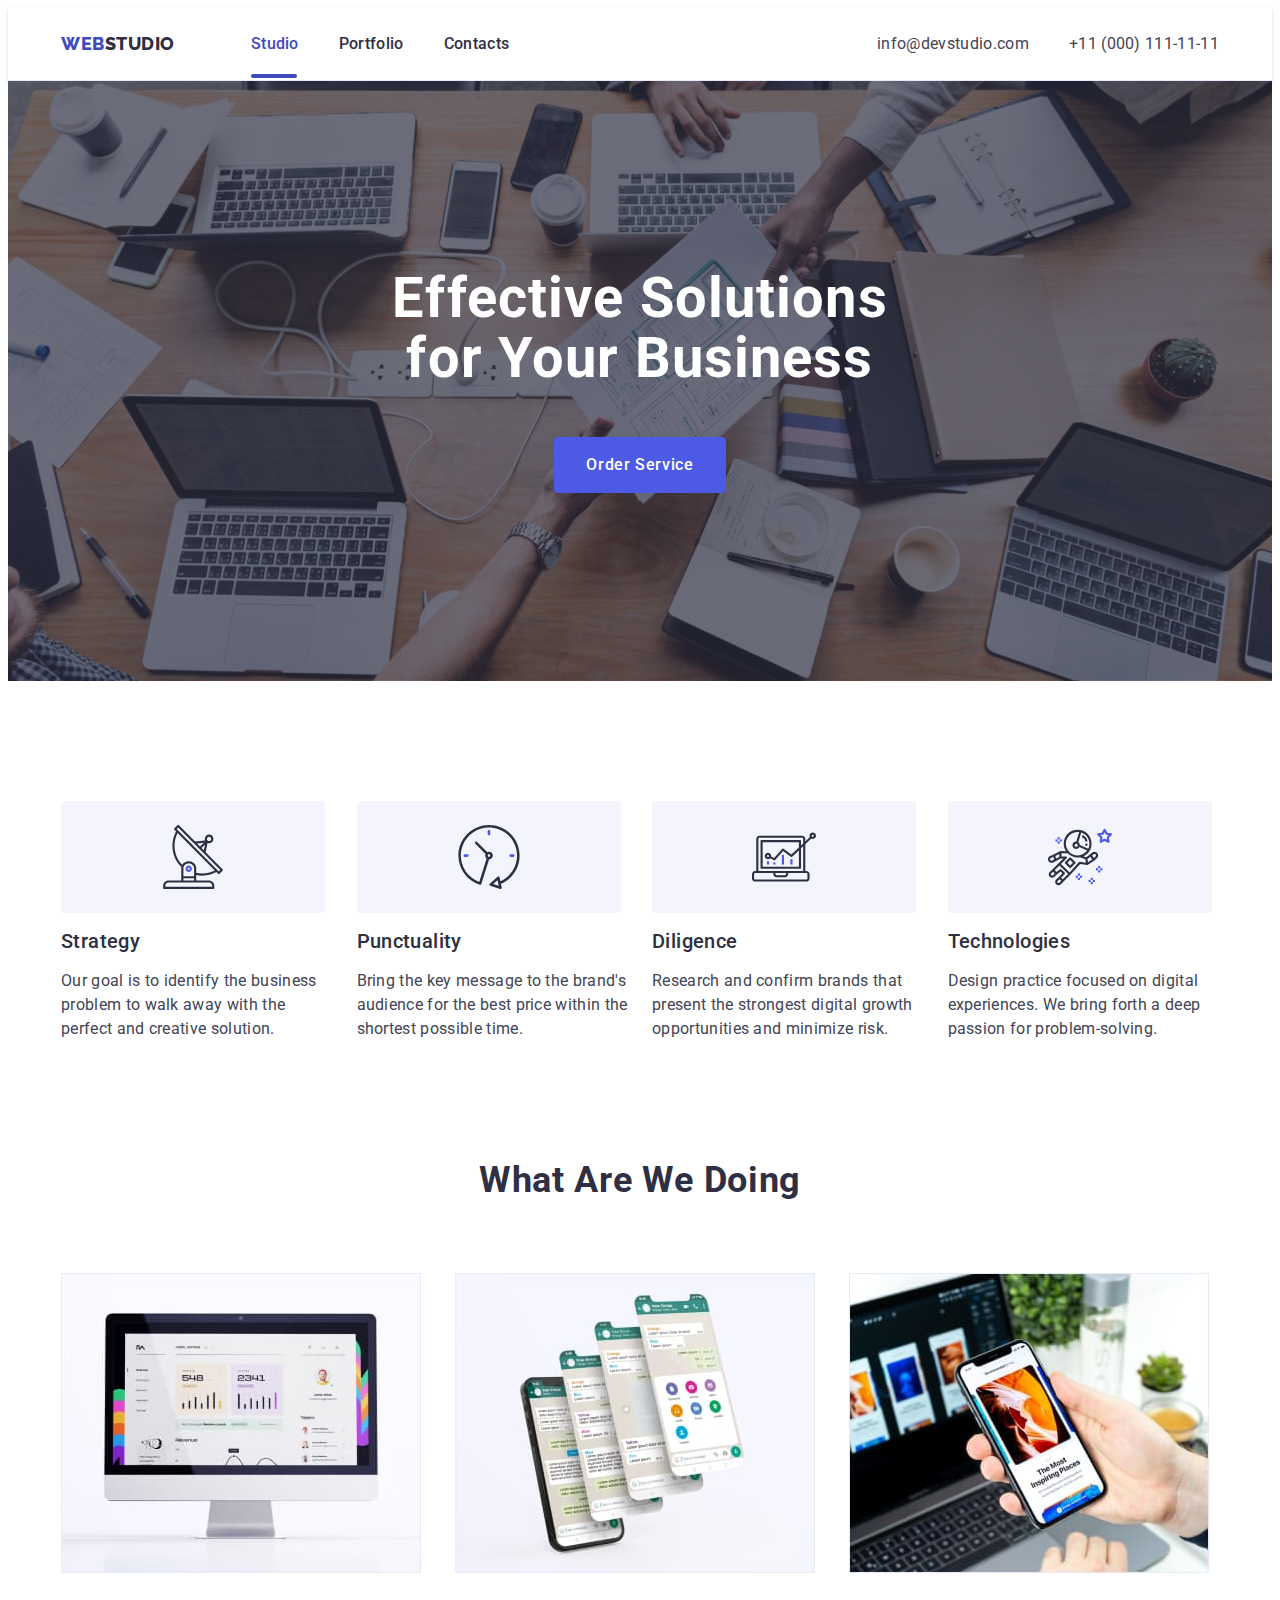
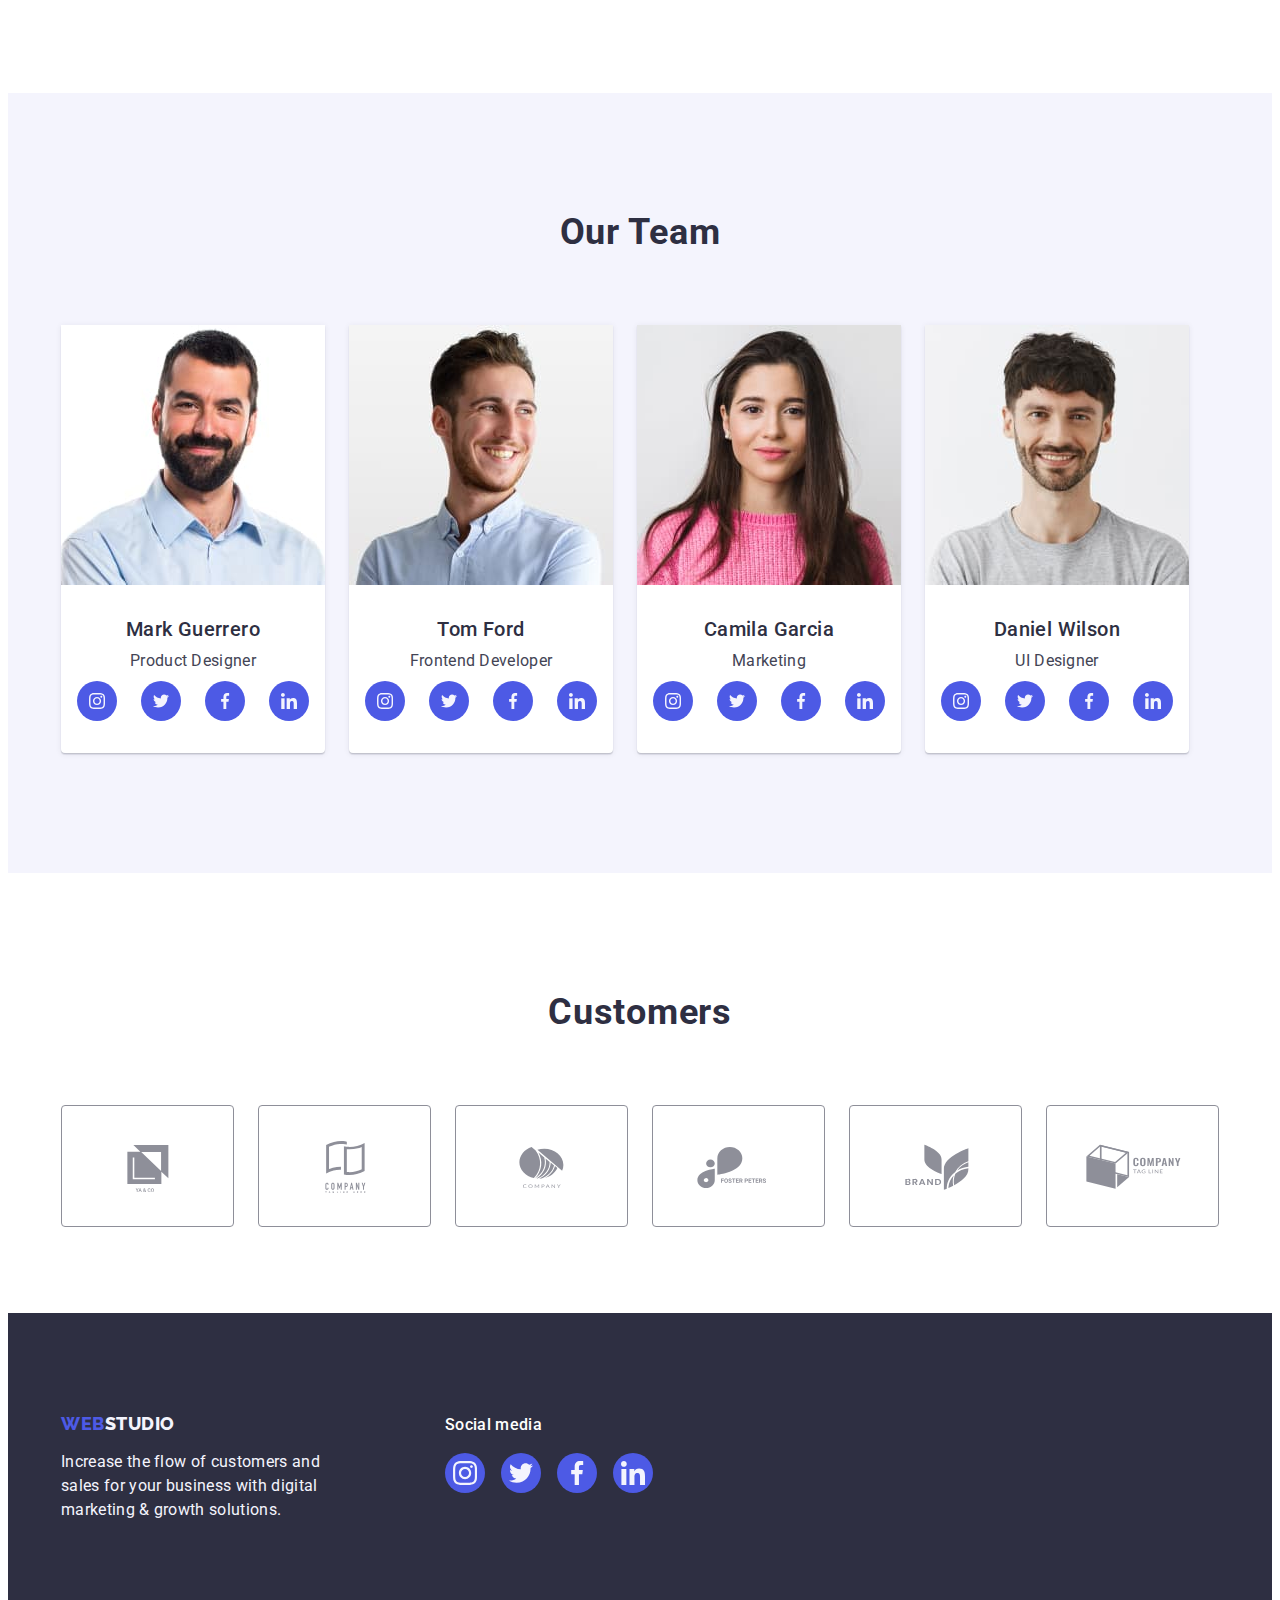
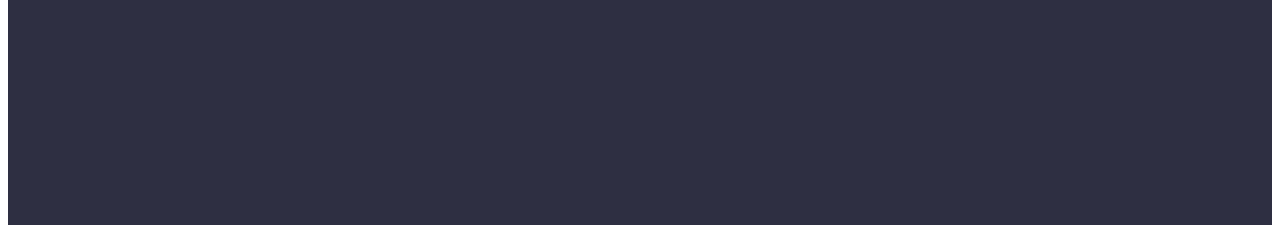
==== index.html @ 7e8d389c "Initial commit" ====
<!DOCTYPE html>
<html lang="en">
<head>
   <meta charset="UTF-8">
   <meta name="viewport" content="width=device-width, initial-scale=1.0">
   <link rel="preconnect" href="https://fonts.googleapis.com">
   <link rel="preconnect" href="https://fonts.gstatic.com" crossorigin>
   <link href="https://fonts.googleapis.com/css2?family=Raleway:wght@800&family=Roboto:wght@400;500;700;900&display=swap" rel="stylesheet">
   <link rel="stylesheet" href="https://cdnjs.cloudflare.com/ajax/libs/modern-normalize/2.0.0/modern-normalize.min.css" integrity="sha512-4xo8blKMVCiXpTaLzQSLSw3KFOVPWhm/TRtuPVc4WG6kUgjH6J03IBuG7JZPkcWMxJ5huwaBpOpnwYElP/m6wg==" crossorigin="anonymous" referrerpolicy="no-referrer" />
   <link rel="stylesheet" href="./css/styles.css">
   <title>WebStudio</title>
</head>
<body>
   <header class="header">
         <div class="container">
            <nav class="header__nav">
               <a class="link" href="./index.html">Web<span>Studio</span></a>
               <ul class="list">
                  <li class="list__block link">
                     <a class="rows link current-index" href="./index.html">Studio</a>
                  </li>
                  <li class="list__block link">
                     <a class="rows link" href="./portfolio.html">Portfolio</a>
                  </li>
                  <li class="list__block link">
                     <a class="rows link" href="">Contacts</a>
                  </li>
               </ul>
            </nav>
            <address class="header__contacts">
               <ul class="list">
                  <li class="list padding">
                     <a class="list link" href="mailto:info@devstudio.com">info@devstudio.com</a>
                  </li>
                  <li class="list padding">
                     <a class="list link" href="tel:+110001111111">+11 (000) 111-11-11</a>
                  </li>
               </ul>
            </address>
         </div>
   </header>
   <main>
      <section class="section main">
            <div class="container">
               <h1 class="main__title">Effective Solutions
                  for Your Business</h1>
               <button type="button" class="main__button" data-modal-open>Order Service</button>
            </div>
      </section>

      <section class="section list">
         <div class="container">
            <h2 class="visually-hidden">a</h2>
            <ul class="list">
               <li class="list item">
                  <div class="list-logo">
                     <svg width="64" height="64" class="icon icon-antenna"><use href="./images/icons.svg#icon-antenna"></use></svg>
                  </div>
                  <h3 class="list__title">Strategy</h3>
                  <p class="list__descr">Our goal is to identify the business
                     problem to walk away with the perfect and creative solution. </p>
               </li>
               <li class="list item">
                  <div class="list-logo">
                     <svg width="64" height="64" class="icon icon-clock"><use href="./images/icons.svg#icon-clock"></use></svg>
                  </div>
                  <h3 class="list__title">Punctuality</h3>
                  <p class="list__descr">Bring the key message to the brand's audience for the best price within the shortest possible time.</p>
               </li>
               <li class="list item">
                  <div class="list-logo">
                     <svg width="64" height="64" class="icon icon-diagram"><use href="./images/icons.svg#icon-diagram"></use></svg>
                  </div>
                  <h3 class="list__title">Diligence</h3>
                  <p class="list__descr">Research and confirm brands that present the strongest digital growth opportunities and minimize risk.</p>
               </li>
               <li class="list item">
                  <div class="list-logo">
                     <svg width="64" height="64" class="icon icon-astronaut"><use href="./images/icons.svg#icon-astronaut"></use></svg>
                  </div>
                  <h3 class="list__title">Technologies</h3>
                  <p class="list__descr">Design practice focused on digital experiences. We bring forth a deep passion for problem-solving.</p>
               </li>
            </ul>
         </div>
      </section>

      <section class="section what">
            <div class="container">
                  <h2 class="what__title">What are we doing</h2>
                  <ul class="list">
                  <li class="list what">
                     <img width="360" src="./images/what/img_1.jpg" alt="PC" class="what__picture">
                  </li>
                  <li class="list what">
                     <img width="360" src="./images/what/img_2.jpg" alt="Mobile" class="what__picture">
                  </li>
                  <li class="list what">
                     <img width="360" src="./images/what/img_3.jpg" alt="Mobile in hand" class="what__picture">
                  </li>
               </ul>
            </div>
      </section>

      <section class="section team">
            <div class="container">
               <h2 class="team__title">Our Team</h2>
               <ul class="list">
                  <li class="team__item">
                     <img width="264" src="./images/team/mark.jpg" alt="Mark">
                     <div class="team__subitem">
                        <h3 class="list__title">Mark Guerrero</h3>
                        <p class="list__descr team-descr">Product Designer</p>
                        <ul class="team-icons">
                           <li class="team-icons svg">
                              <a href="" class="team-icons svg-link team">
                                 <svg width="16" height="16" class="icon icon"><use href="./images/icons.svg#icon-instagram"></use></svg>
                              </a>
                              
                           </li>
                           <li class="team-icons svg">
                              <a href="" class="team-icons svg-link team">
                                 <svg width="16" height="16" class="icon icon"><use href="./images/icons.svg#icon-twitter"></use></svg>
                              </a>
                           </li>
                           <li class="team-icons svg">
                              <a href="" class="team-icons svg-link team">
                                 <svg width="16" height="16" class="icon icon"><use href="./images/icons.svg#icon-facebook"></use></svg>
                              </a>
                              
                           </li>
                           <li class="team-icons svg">
                              <a href="" class="team-icons svg-link team">
                                 <svg width="16" height="16" class="icon icon"><use href="./images/icons.svg#icon-linkedin"></use></svg>
                              </a>
                              
                           </li>
                        </ul>
                     </div> 
                  </li>
                  <li class="team__item">
                     <img width="264" src="./images/team/tom.jpg" alt="Tom">
                     <div class="team__subitem">
                        <h3 class="list__title">Tom Ford</h3>
                        <p class="list__descr team-descr">Frontend Developer</p>
                        <ul class="team-icons">
                           <li class="team-icons svg">
                              <a href="" class="team-icons svg-link team">
                                 <svg width="16" height="16" class="icon icon"><use href="./images/icons.svg#icon-instagram"></use></svg>
                              </a>
                              
                           </li>
                           <li class="team-icons svg">
                              <a href="" class="team-icons svg-link team">
                                 <svg width="16" height="16" class="icon icon"><use href="./images/icons.svg#icon-twitter"></use></svg>
                              </a>
                              
                           </li>
                           <li class="team-icons svg">
                              <a href="" class="team-icons svg-link team">
                                 <svg width="16" height="16" class="icon icon"><use href="./images/icons.svg#icon-facebook"></use></svg>
                              </a>
                              
                           </li>
                           <li class="team-icons svg">
                              <a href="" class="team-icons svg-link team">
                                 <svg width="16" height="16" class="icon icon"><use href="./images/icons.svg#icon-linkedin"></use></svg>
                              </a>
                              
                           </li>
                        </ul> 
                     </div>
                  </li>
                  <li class="team__item">
                     <img width="264" src="./images/team/camila.jpg" alt="Camila">
                     <div class="team__subitem">
                        <h3 class="list__title">Camila Garcia</h3>
                        <p class="list__descr team-descr">Marketing</p>
                        <ul class="team-icons">
                           <li class="team-icons svg">
                              <a href="" class="team-icons svg-link team">
                                 <svg width="16" height="16" class="icon icon"><use href="./images/icons.svg#icon-instagram"></use></svg>
                              </a>
                              
                           </li>
                           <li class="team-icons svg">
                              <a href="" class="team-icons svg-link team">
                                 <svg width="16" height="16" class="icon icon"><use href="./images/icons.svg#icon-twitter"></use></svg>
                              </a>
                              
                           </li>
                           <li class="team-icons svg">
                              <a href="" class="team-icons svg-link team">
                                 <svg width="16" height="16" class="icon icon"><use href="./images/icons.svg#icon-facebook"></use></svg>
                              </a>
                              
                           </li>
                           <li class="team-icons svg">
                              <a href="" class="team-icons svg-link team">
                                 <svg width="16" height="16" class="icon icon"><use href="./images/icons.svg#icon-linkedin"></use></svg>
                              </a>
                              
                           </li>
                        </ul> 
                     </div>
                  </li>
                  <li class="team__item">
                     <img width="264" src="./images/team/daniel.jpg" alt="Daniel">
                     <div class="team__subitem">
                        <h3 class="list__title">Daniel Wilson</h3>
                        <p class="list__descr team-descr">UI Designer</p>
                        <ul class="team-icons">
                           <li class="team-icons svg">
                              <a href="" class="team-icons svg-link team">
                                 <svg width="16" height="16" class="icon icon"><use href="./images/icons.svg#icon-instagram"></use></svg>
                              </a>
                              
                           </li>
                           <li class="team-icons svg">
                              <a href="" class="team-icons svg-link team">
                                 <svg width="16" height="16" class="icon icon"><use href="./images/icons.svg#icon-twitter"></use></svg>
                              </a>
                              
                           </li>
                           <li class="team-icons svg">
                              <a href="" class="team-icons svg-link team">
                                 <svg width="16" height="16" class="icon icon"><use href="./images/icons.svg#icon-facebook"></use></svg>
                              </a>
                              
                           </li>
                           <li class="team-icons svg">
                              <a href="" class="team-icons svg-link team">
                                 <svg width="16" height="16" class="icon icon"><use href="./images/icons.svg#icon-linkedin"></use></svg>
                              </a>
                              
                           </li>
                        </ul>
                     </div> 
                  </li>
               </ul>
            </div>
      </section>

      <section class="section customers">
         <div class="container">
            <h2 class="customers-title">Customers</h2>
            <ul class="customers-list">
               <li class="customers-item">
                  <a href="" class="customers-item site">
                     <svg width="104" height="56" class="customers-icon">
                        <use href="./images/icons.svg#icon-customers-0"></use>
                     </svg>
                  </a>
               </li>
               <li class="customers-item">
                  <a href="" class="customers-item site">
                     <svg width="104" height="56" class="customers-icon">
                        <use href="./images/icons.svg#icon-customers-1"></use>
                     </svg>
                  </a>
               </li>
               <li class="customers-item">
                  <a href="" class="customers-item site">
                     <svg width="104" height="56" class="customers-icon">
                        <use href="./images/icons.svg#icon-customers-2"></use></svg>
                  </a>
               </li>
               <li class="customers-item">
                  <a href="" class="customers-item site">
                     <svg width="104" height="56" class="customers-icon">
                        <use href="./images/icons.svg#icon-customers-3"></use></svg>
                  </a>
               </li>
               <li class="customers-item">
                  <a href="" class="customers-item site">
                     <svg width="104" height="56" class="customers-icon">
                        <use href="./images/icons.svg#icon-customers-4"></use></svg>
                  </a>
               </li>
               <li class="customers-item">
                  <a href="" class="customers-item site">
                     <svg width="104" height="56" class="customers-icon">
                        <use href="./images/icons.svg#icon-customers-5"></use></svg>
                  </a>
               </li>
            </ul>
         </div>
      </section>
   </main>

   <footer class="footer">
         <div class="container footer-box">
                  <div class="footer-title">
                     <a class="footer__link link" href="./index.html">Web<span class="link__span">Studio</span></a>
                     <p class="footer__descr">Increase the flow of customers and sales for your business with digital marketing & growth solutions.</p>
                  </div>
                  <div class="social-links-box">
                        <p class="links-title">Social media</p>
                     <ul class="list-box">
                        <li class="team-icons svg">
                           <a href="" class="team-icons svg-link">
                              <svg width="24" height="24" class="icon icon-footer"><use href="./images/icons.svg#icon-instagram"></use></svg>
                           </a>
                        </li>
                        <li class="team-icons svg">
                           <a href="" class="team-icons svg-link">
                              <svg width="24" height="24" class="icon icon-footer"><use href="./images/icons.svg#icon-twitter"></use></svg>
                           </a>
                        </li>
                        <li class="team-icons svg">
                           <a href="" class="team-icons svg-link">
                              <svg width="24" height="24" class="icon icon-footer"><use href="./images/icons.svg#icon-facebook"></use></svg>
                           </a>
                        </li>
                        <li class="team-icons svg">
                           <a href="" class="team-icons svg-link">
                              <svg width="24" height="24" class="icon icon-footer"><use href="./images/icons.svg#icon-linkedin"></use></svg>
                           </a>
                        </li>
                        </ul>
                  </div>
         </div>
   </footer>
   <div class="modal is-hidden" data-modal>
      <div class="modal-open">
         <button type="button" class="close-modal" data-modal-close>
            <svg width="8" height="8" class="icon-close-modal">
                  <use href="./images/icons.svg#icon-icon-close"></use>
            </svg>
         </button>
      </div>
   </div>
   <script src="./js/modal.js"></script>
</body>
</html>
---- css/styles.css ----
.container {
   width: 1158px;
   margin: 0 auto;
   padding: 0 15px;
}
:root {
   --cloud: #f4f4fd;
   --cornflower: #e7e9fc;
   --iris: #4d5ae5;
   --navyblue: #2E2F42;
   --ocean: #404BBF;
   --slate: #434455;
   --white: #FFFFFF;
   --lightslate: #8E8F99;
   --green: #31d0aa;
}
h1, h2, h3, h4, h5, h6 {
   margin: 0;
}
p {
   margin: 0;
}
ul {
   margin: 0;
   padding-left: 0;
}

img {
   display: block;
   max-width: 100%;
}

.visually-hidden {
   position: absolute;
   width: 1px;
   height: 1px;
   margin: -1px;
   border: 0;
   padding: 0;
   white-space: nowrap;
   clip-path: inset(100%);
   clip: rect(0 0 0 0);
   overflow: hidden;
   }
body {
   font-family: "Roboto", sans-serif;
   list-style-type: none;
   color: var(--slate);
   background-color: var(--white);
}
.header {
   border-bottom: 1px solid var(--cornflower);
   box-shadow: 0px 2px 1px rgba(46, 47, 66, 0.08), 0px 1px 1px rgba(46, 47, 66, 0.16), 0px 1px 6px rgba(46, 47, 66, 0.08);
}

.header .container {
   display: flex;
   justify-content: space-between;
   align-items: center;
   margin-right: 332px;
   margin: 0 auto;
   padding: 0 15px;
   
}
.header__contacts {
}

.header__nav .list {
   list-style-type: none;
   display: flex;
   justify-content: space-between;
   align-items: center;
   gap: 40px; 
   position: relative;
}

.header__nav {
   display: flex;
   justify-content: space-between;
   align-items: center;
   /* gap: 76px; */
}

.header__contacts .list {
   display: flex;
   justify-content: space-between;
   transition: color 250ms cubic-bezier(0.4, 0, 0.2, 1);
   gap: 40px;
}
.header__nav .link {
   margin-right: 76px;
   position: relative;
   color: #404bbf;
}
.list__block.link {
   margin-right: 0;
   padding-top: 24px;
   padding-bottom: 24px;
}

.link__s {
   margin-right: 0;
}
.link__rows a:hover {
   color: var(--ocean);
}
.link__rows a:focus {
   color: var(--ocean);
}
.rows.link {
   margin-right: 0;
   color:  #404bbf;
   transition: color 250ms cubic-bezier(0.4, 0, 0.2, 1);
   /* padding: 24px 0; */
}

.section.list {
   padding: 120px 0;
}
.link {
   text-transform: uppercase;
   text-decoration: none;
   font-weight: 800;
   color: var(--navyblue);
   line-height: 1.17;
   line-height: 0.03em;
   font-size: 18px;
   font-family: "Raleway", sans-serif;
}
.link span {
   color: var(--iris);
}

.header__categories {
   list-style-type: none;

}
.header__contacts {
   font-style: normal;
   display: flex;
   align-items: center;
}
/* .section.main .container {
   height: 600px;
   padding: 188px 0;
   max-width: 1440px;
   background-repeat: no-repeat;
   background-position: center;
   background-size: cover;
   margin: 0 auto;
} */

.list a {
   color: var(--slate);
}
.link__rows.link {
   color: var(--navyblue);
   font-size: 16px;
   letter-spacing: 0.32px;
   font-weight: 500;
}
.header__categories a {
}

.list.link {
   font-family: "Roboto", sans-serif;
   font-size: 16px;
   line-height: 1.5;
   letter-spacing: 0.02em;
   font-style: normal;
   list-style-type: none;
   list-style: none; 
   text-transform: none;
   font-weight: 400;
}
.list.link a {
   font-size: 16px;
   line-height: 1.5;
   letter-spacing: 0.02em;
}
.list a {
   text-decoration: none;
   letter-spacing: 0.32px;
}
.section.main {
   padding: 188px 0px;
   background-image: linear-gradient(rgba(46, 47, 66, 0.7), rgba(46, 47, 66, 0.7)),
      url(../images/main_bg.jpg);
   background-repeat: no-repeat;
   background-position: center;
   background-size: cover;
   max-width: 1440px;
   margin: 0 auto;
}
.main__title {
   color: var(--white);
   font-size: 56px;
   line-height: 1.07;
   letter-spacing: 0.02em;
   max-width: 496px;
   text-align: center;
   flex-shrink: 0;
   margin: 0 auto;
   margin-bottom: 48px;
}
.main__button {
   font-family: "Roboto", sans-serif;
   color: #fff;
   background-color: #4D5AE5;
   font-size: 16px;
   font-weight: 500;
   line-height: 1.5;
   letter-spacing: 0.64px;
   cursor: pointer;
   display: block;
   padding: 16px 32px;
   align-items: flex-start;
   gap: 10px;
   margin: 0 auto;
   border-radius: 4px;
   min-width: 169px;
   height: 56px;
   border: none;
   transition: background-color 250ms cubic-bezier(0.4, 0, 0.2, 1);
}
.main__button:hover,
.main__button:focus {
   border: 1px solid transparent;
}
.main__button:hover {
   background-color: var(--ocean);
}
.main__button:focus {
   background-color: var(--ocean);
}

.list-logo {
   display: flex;
   align-items: center;
   justify-content: center;
   width: 264px;
   height: 112px;
   background-color: #f4f4fd;
   border-radius: 4px;
   margin-bottom: 8px;
}

.section .container .list {
   display: flex;
   column-gap: 24px;
   row-gap: 8px;
}
/* .section.list .list {
   display: flex;
   column-gap: 24px;
   flex-direction: row;
   justify-content: space-between;
}
.section.list .list .item {
   display: flex;
   margin-right: 24px;
   flex-direction: column;
   width: calc((100% - 72px) / 4);
   gap: 8px;
   align-items:start;
} */
.section.list .list .item:last-child {
   margin-right: 0;
}
.list .item {
   display: flex;
   width: calc((100% - 72px) / 4);
   flex-direction: column;
   gap: 8px;
   align-items: start;
}
.section.what .list {
   display: flex;
   gap: 24px;
}
.list .what {
   width: calc((100% - 48px) / 3);
}
.list__items {
   list-style-type: none;
   letter-spacing: 0.24px;
}
.list.main {
   width: calc((100% - 72px) / 4);
}

.list__title {
   font-weight: 500;
   font-size: 20px;
   line-height: 1.2;
   letter-spacing: 0.02em;
   color: var(--navyblue);
}
.list__descr {
   line-height: 1.5;
   letter-spacing: 0.02em;
   color: var(--slate);
   font-weight: 400;
   text-align: left;
}

.section.what {
   padding-bottom: 120px;
}
.what__title {
   font-size: 36px;
   font-weight: 700;
   letter-spacing: 0.02em;
   color: var(--navyblue);
   text-transform: capitalize;
   text-align: center;
   line-height: 1.11;
   margin-bottom: 72px;
}
/* .section .what li {
   list-style-type: none;
} */
.section.team {
   background-color: #F4F4FD;
   padding: 120px 0;
}
.team__title {
   text-align: center;
   font-size: 36px;
   line-height: 1.11;
   letter-spacing: 0.02em;
   text-transform: capitalize;
   color: var(--navyblue);
   margin-bottom: 72px;
}
.team li {
   list-style-type: none;
}
.section.team {
   display: flex;
   justify-content: center;
   gap: 24px;
}
.section.team .list {
   display: flex;
}

.list__title {
   text-align: center;
   margin-bottom: 8px;
}
.team__subitem {
   padding: 32px 0;
}
.team__item {
   background-color: #fff;
   text-align: center;
   display: inline-flex;
   padding-bottom: 0px;
   flex-direction: column;
   justify-content: center;
   align-items: center;
   border-radius: 0px 0px 4px 4px;
   box-shadow: 0px 1px 6px rgba(46, 47, 66, 0.08), 0px 1px 1px rgba(46, 47, 66, 0.16), 0px 2px 1px rgba(46, 47, 66, 0.08);;

}
.team__subitem {
   padding: 32px 0;
}
.team-icons {
   display: flex;
   justify-content: center;
   gap: 24px;
}
.svg {
   width: 40px;
   height: 40px;
}

.svg svg {
   fill: var(--cloud);
}
.svg-link {
   width: 100%;
   height: 100%;
   background-color: var(--iris);
   border-radius: 50%;
   display: flex;
   align-items: center;
   justify-content: center;
   transition: background-color 250ms cubic-bezier(0.4, 0, 0.2, 1);
}
.svg-link.team:hover,
.svg-link.team:focus {
   background-color: #404bbf;
}
.svg-link:hover,
.svg-link:focus {
   background-color: var(--green);
}
.icon-footer {
   fill: var(--cloud);
}
.team-descr {
   text-align: center;
   padding-bottom: 8px;
}
.footer {
   color: #fff;
   background-color: #2E2F42;
   height: 312px;
   /* display: flex;
   flex-direction: column;
   justify-content: center; */
   padding: 100px 0;
}

.footer__descr {
   width: 264px;
}
.link {
   font-family: "Raleway", sans-serif;
   text-transform: uppercase;
   text-decoration: none;
   font-weight: 800;
   color: var(--iris);
   line-height: 1.17;
   letter-spacing: 0.03em;
   font-size: 18px;
}
.footer__text {
   color: var(--cloud);
}


.footer__descr {
   line-height: 1.5;
   color: var(--cloud);
   letter-spacing: 0.02em;
}

/* Portfolio HMTL */
.header__categories a:hover {
   color: var(--navyblue);
}
.link {
   font-family: "Raleway", sans-serif;
   line-height: 1.17;
   letter-spacing: 0.03em;
   color: var(--iris);
   text-decoration: none;
}
.link span {
   color: var(--navyblue);
}
.header_nav ul {
   text-decoration: none;
}
.header_nav a {
   text-decoration: none;
}
.span {
   color: var(--cloud);
}
.footer__text {
   color: var(--cloud);
}

.list {
   list-style-type: none;
   text-decoration: none;
   list-style:none;
   font-weight: 500;
   font-size: 16px;
   line-height: 1.5;
   letter-spacing: 0.02em;
   color: var(--navyblue);
}
.list a:hover {
   color: var(--ocean);
}
.list a:focus {
   color: var(--ocean);
}
.list__block {
   font-weight: 500;
   font-size: 16px;
   line-height: 1.5;
   letter-spacing: 0.02em;
   color: var(--navyblue);
}


.list__text {
   font-weight: 500;
   line-height: 1.5;
   letter-spacing: 0.02em;
   color: var(--navyblue);
}
.list__text span {
   color: var(--navyblue);
}

address {
   font-style: none;
}
address a:hover {
   color: var(--ocean);
}
address a:focus {
   color: var(--ocean);
}

.list_link {
   text-decoration: none;
   color: #434455;
   font-size: 16px;
   line-height: 1.5;
   letter-spacing: 0.02em;
}
.list__block a:hover {
   color: var(--ocean);
}
/* .categories ul {
   list-style-type: none;
} */
.header__categories a:hover {
   color: var(--ocean);
}
.header__categories a:focus {
   color: var(--ocean);
}
.categories {

}

.categories__btn {
   font-family: "Roboto", sans-serif;
   font-weight: 500;
   line-height: 1.5;
   letter-spacing: 0.04em;
   font-size: 16px;
   color: #4D5AE5;
   background-color: #F4F4FD;
   text-align: center;
   border: none;
   cursor: pointer;
   transition: color 250ms cubic-bezier(0.4, 0, 0.2, 1), background-color 250ms cubic-bezier(0.4, 0, 0.2, 1), border-color 250ms cubic-bezier(0.4, 0, 0.2, 1), box-shadow 250ms cubic-bezier(0.4, 0, 0.2, 1);
}

.categories__btn:hover {
   background-color: #404BBF;
   color: #ffffff;
   border: 1px solid transparent;
   box-shadow: 0px 3px 1px rgba(0, 0, 0, 0.1), 0px 2px 1px rgba(0, 0, 0, 0.08), 0px 2px 2px rgba(0, 0, 0, 0.12); ;
}
.categories__btn:focus {
   background-color: #404BBF;
   color: #ffffff;
   border: 1px solid transparent;
   box-shadow: 0px 3px 1px rgba(0, 0, 0, 0.1), 0px 2px 1px rgba(0, 0, 0, 0.08), 0px 2px 2px rgba(0, 0, 0, 0.12); 
}
.list ul {
   list-style-type: none;
}
.list__item {
   border: 1px solid #E7E9FC;
}
.link__title {
   font-family: "Roboto", sans-serif;
   text-transform: capitalize;
   font-weight: 500;
   font-size: 20px;
   line-height: 1.2;
   letter-spacing: 0.02em;
   color: var(--navyblue);
}
.link__descr {
   font-family: "Roboto", sans-serif;
   font-size: 16px;
   font-weight: 400;
   text-transform: none;
   line-height: 1.5;
   letter-spacing: 0.02em;
   color: var(--slate);

}
.footer__logo {
   font-family: "Raleway",sans-serif;
   font-weight: 800;
}
.footer__link.link {
   text-transform: uppercase;
   text-decoration: none;
   font-weight: 800;
   color: var(--iris);
   line-height: 1.17;
   letter-spacing: 0.03em;
   font-size: 18px;
   font-family: "Raleway", sans-serif;
   display: inline-block;
   margin-bottom: 16px;
}
.footer__link span {
   color: var(--cloud);
}
.rows.link {
   font-family: "Roboto", sans-serif;
   text-transform: none;
   font-size: 16px;
   font-weight: 500;
   line-height: 1.5;
   color: var(--navyblue);
   padding: 24px 0;
}

.section.categories {
   padding-top: 96px;
   padding-bottom: 120px;
}
.section.categories .list.first {
   display: flex;
   justify-content: center;
   align-items: flex-start;
   gap: 24px;
   margin-bottom: 72px;
}

.section.categories .categories__btn {
   padding: 12px 24px;
   border-radius: 4px;
   border: 1px solid var(--cornflower);
}
.section.categories .categories__btn:hover {
   border: 1px solid transparent;
}
.section.categories .categories__btn:focus {
   border: 1px solid transparent;
}
.section.categories .list.second {
   display: flex;
   flex-shrink: 0;
   flex-wrap: wrap;
   column-gap: 24px;
   row-gap: 48px;
}

.section.categories .link {
}

.list.second img {
}
.list.second .link__title {
   margin-bottom: 8px;
}
.link__descr {
}
.link__border {
   border-bottom: 1px solid var(--cornflower);
   border-right: 1px solid var(--cornflower);
   border-left: 1px solid var(--cornflower);
   padding: 32px 16px
}

.list.width {
   width: calc((100% - 48px) / 3);
}

.customers-title {
   text-align: center;
   font-family: "Roboto";
   font-size: 36px;
   font-style: normal;
   font-weight: 700;
   line-height: 1.11;
   letter-spacing: 0.02em;
   color: var(--navyblue);
   margin-bottom: 72px;
}
.customers-list {
   display: flex;
   gap: 24px;
}
.private {
   list-style-type: none;
}
.subitem {
   display: flex;
   flex-direction: column;
}
.section.customers {
   padding: 120px 0px;
}
.customers-item {
   display: flex;
}
.icon-instagram {
   fill: var(--cloud);
}
.icon-twitter {
   fill: var(--cloud);
}
.icon-facebook {
   fill: var(--cloud);
}
.icon-linkedin {
   fill: var(--cloud);
}
.current {
   position: relative;
   color: var(--ocean);
   transition: color 250ms cubic-bezier(0.4, 0, 0.2, 1);
}
.current-index::after {
   content: '';
   position: absolute;
   bottom: -1px;
   left: 0;
   width: 46px;
   height: 4px;
   border-radius: 2px;
   background-color: var(--ocean);
}
.customers-item {
   width: calc((100% - 120px) / 6);
   height: 88px;
}
.site {
      padding: 16px 32px;
      border-radius: 4px;
      border: 1px solid var(--lightslate);
      display: flex;
      align-items: center;
      justify-content: center;
      height: 100%;
      width: 100%;
      color: var(--lightslate);
      transition: border-color 250ms cubic-bezier(0.4, 0, 0.2, 1),
      color 250ms cubic-bezier(0.4, 0, 0.2, 1);
}
.site:hover,
.site:focus {
   border: 1px solid var(--ocean);
   color: var(--ocean);
}
.customers-icon {
   fill: currentColor;
}
.footer-box {
   display: flex;
   align-items: baseline;
}
.footer-title {
   margin-right: 120px;
}
.links-title {
   font-weight: 500;
   color: var(--white);
   margin-bottom: 16px;
   line-height: 1.5;
   letter-spacing: 0.02em;
}
.list-box {
   display: flex;
   gap: 16px;
}
.modal {
   position: fixed;
   top: 0;
   left: 0;
   width: 100%;
   height: 100%;
   background-color: rgba(46, 47, 66, 0.4);
   transition: opacity 250ms cubic-bezier(0.4, 0, 0.2, 1), visibility 250ms cubic-bezier(0.4, 0, 0.2, 1);

}
.is-hidden {
   visibility: hidden;
   opacity: 0;
   pointer-events: none;
}
.modal-open {
   position: absolute;
   top: 50%;
   left: 50%;
   width: 408px;
   min-height: 584px;
   background-color: #fcfcfc;
   box-shadow: 0px 1px 1px rgba(0, 0, 0, 0.14), 0px 1px 3px rgba(0, 0, 0, 0.12), 0px 2px 1px rgba(0, 0, 0, 0.2);
   border-radius: 4px;
   transform: translate(-50%, -50%) scale(1);
   transition: transform 250ms cubic-bezier(0.4, 0, 0.2, 1);

}
.close-modal {
   position: absolute;
   top: 24px;
   right: 24px;
   width: 24px;
   height: 24px;
   border-radius: 50%;
   display: flex;
   align-items: center;
   justify-content: center;
   background-color: #e7e9fc;
   border: 1px solid rgba(0, 0, 0, 0.1);
   padding: 0;
   cursor: pointer;
   transition: background-color 250ms cubic-bezier(0.4, 0, 0.2, 1), border 250ms cubic-bezier(0.4, 0, 0.2, 1);
}
.close-modal:hover,
.close-modal:focus {
   background-color: #404bbf;
   border: none;
   fill: #ffffff;

}
.icon-close-modal {
   transition: fill 250ms cubic-bezier(0.4, 0, 0.2, 1);
}
.icon-close-modal:hover,
.icon-close-modal:focus {
   fill: var(--white);
}
.rows.link.current-index {
   color: #404bbf;
}
.icon .icon {
   fill: var(--cloud);
}
.rows.link.current-portfolio {
   color: #404bbf;
}
.rows.link.current-portfolio::after {
   content: '';
   position: absolute;
   left: 0;
   bottom: -1px;
   height: 4px;
   background-color: var(--ocean);
   border-radius: 2px;
   width: 66px;
}
.second-link {
   transition: box-shadow 250ms cubic-bezier(0.4, 0, 0.2, 1);
}
.second-link:hover,
.second-link:focus {
   
   box-shadow:  0px 1px 6px rgba(46, 47, 66, 0.08), 0px 1px 1px rgba(46, 47, 66, 0.16), 0px 2px 1px rgba(46, 47, 66, 0.08);
}
.box-overlay {
   position: relative;
   overflow: hidden;
}
.paragraph.overlay {
   font-family: 'Roboto';
   font-weight: 400;
   position: absolute;
   top: 0;
   font-size: 16px;
   line-height: 1.5;
   letter-spacing: 0.02em;
   color: var(--cloud);
   padding: 40px 32px;
   background-color: #4d5ae5;
   height: 100%;
   width: 100%;
   transform: translateY(100%);
   transition: transform 250ms cubic-bezier(0.4, 0, 0.2, 1);
}
.second-link:hover .overlay,
.second-link:focus .overlay {
   transform: translateY(0%);
}
.svg-link .footer {
   width: 100%;
   height: 100%;
   background-color: var(--iris);
   border-radius: 50%;
   display: flex;
   align-items: center;
   justify-content: center;
   transition: background-color 250ms cubic-bezier(0.4, 0, 0.2, 1);
}
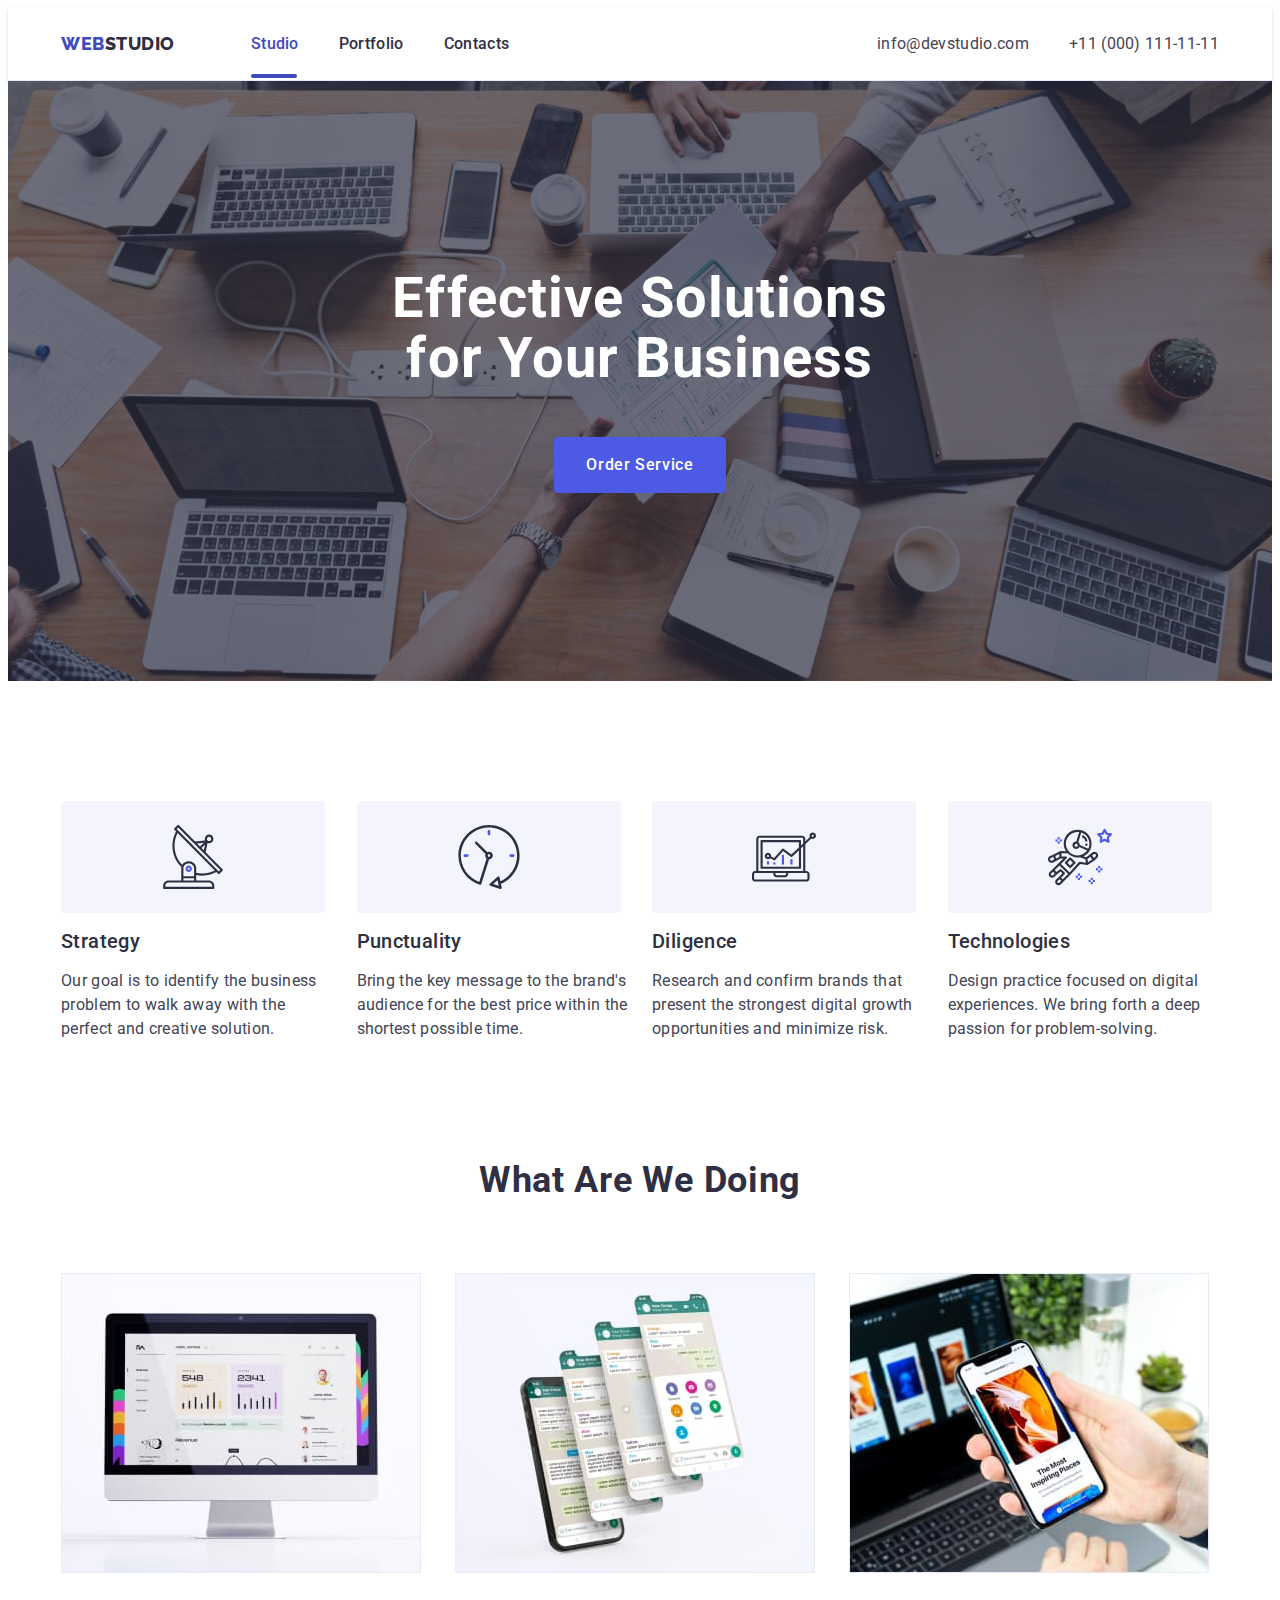
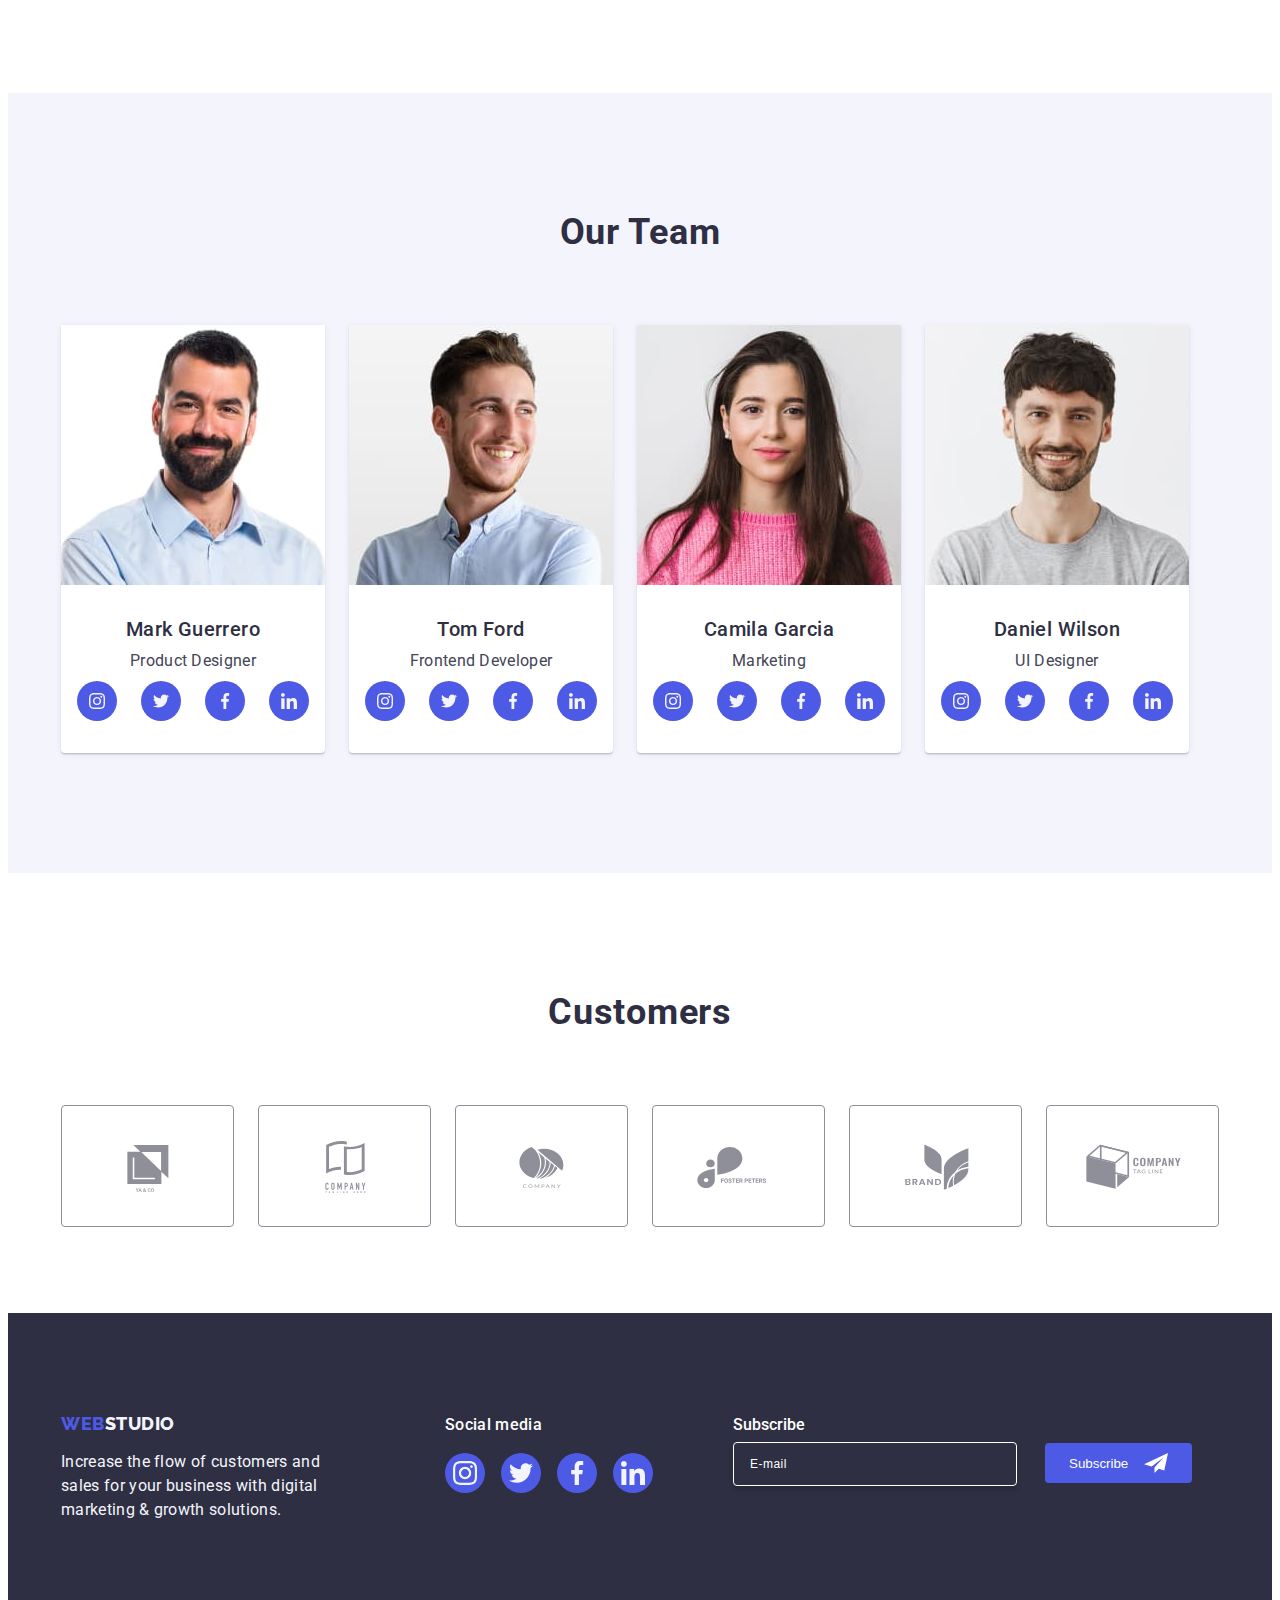
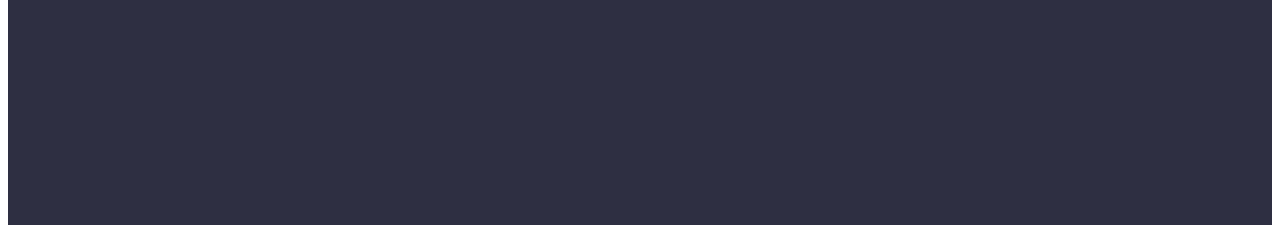
==== commit eb0fe431: "update" ====
--- a/index.html
+++ b/index.html
@@ -319,6 +319,18 @@
                         </li>
                         </ul>
                   </div>
+                  <div class="footer-subscribe">
+                     <p class="form-title">Subscribe</p>
+                     <form name="subscribe" class="form-subscribe">
+                        <label class="label-footer">
+                           <input type="email" name="email" class="input-subscribe" placeholder="E-mail">
+                        </label>
+                        <button class="subscribe-btn" type="submit">
+                           Subscribe
+                           <svg width="24" height="24" class="icon-telegram"><use href="./images/icons.svg#icon-telegram"></use></svg>
+                        </button>
+                     </form>
+                  </div>
          </div>
    </footer>
    <div class="modal is-hidden" data-modal>
@@ -328,6 +340,47 @@
                   <use href="./images/icons.svg#icon-icon-close"></use>
             </svg>
          </button>
+         <p class="modal-title">Leave your contacts and we will call you back</p>
+         <form class="modal-form">
+            <div class="modal-form-box">
+               <label for="user-name" class="modal-label text-modal">Name</label>
+               <div class="input-box">
+                  <input type="text" id="user-name" class="modal-input" name="user-name">
+                  <svg width="18" height="24" class="icon icon-modal"><use href="./images/icons.svg#icon-modal-name"></use></svg>
+               </div>
+            </div>
+            <div class="modal-form-box">
+               <label for="user-phone" class="modal-label text-modal">Phone</label>
+                  <div class="input-box">
+                  <input type="tel" id="user-phone" class="modal-input" name="user-name">
+               <svg width="18" height="24" class="icon icon-modal"><use href="./images/icons.svg#icon-modal-phone"></use></svg>
+               </div>
+            </div>
+            <div class="modal-form-box">
+               <label for="user-email" class="modal-label text-modal">Email</label>
+               <div class="input-box">
+                  <input type="email" id="user-email" class="modal-input" name="user-email">
+                  <svg width="18" height="24" class="icon icon-modal"><use href="./images/icons.svg#icon-modal-email"></use></svg>
+               </div>
+            </div>
+            <div class="modal-form-textarea">
+               <label for="user-comment" class="modal-label text-modal">Comment</label>
+                  <div class="input-box">
+                  <textarea placeholder="Text input" rows="3" type="textarea" id="user-comment" class="modal-textarea text-modal" name="user-comment"></textarea>
+               </div>
+            </div>
+            <div class="box-privacy-policy">
+               <input type="checkbox" class="checkbox visually-hidden" id="user-privacy" value="true" name="user-privacy">
+               <label for="user-privacy" class="text-modal">
+                  <span class="span-checkbox-icon">
+                     <svg width="10" height="8" class="icon icon-icon-checkmark"><use href="./iamges/icons.svg#icon-icon-checkmark"></use></svg>
+                  </span>
+                  I accept the terms and conditions of the 
+                  <a href="" class="link-privacy-policy">Privacy Policy</a>
+               </label>
+            </div>
+            <button class="main__button btn-text" type="submit">Send</button>
+         </form>
       </div>
    </div>
    <script src="./js/modal.js"></script>
--- a/css/styles.css
+++ b/css/styles.css
@@ -13,6 +13,7 @@
    --white: #FFFFFF;
    --lightslate: #8E8F99;
    --green: #31d0aa;
+   --navyblye-modal: rgba(46, 47, 66, 0.40);
 }
 h1, h2, h3, h4, h5, h6 {
    margin: 0;
@@ -790,6 +791,7 @@
    border-radius: 4px;
    transform: translate(-50%, -50%) scale(1);
    transition: transform 250ms cubic-bezier(0.4, 0, 0.2, 1);
+   padding: 72px 24px 24px 24px;
 
 }
 .close-modal {
@@ -883,3 +885,161 @@
    justify-content: center;
    transition: background-color 250ms cubic-bezier(0.4, 0, 0.2, 1);
 }
+
+.footer-subscribe {
+   margin-left: 80px;
+}
+.form-title {
+   font-weight: 500;
+   font-size: 16px;
+   line-height: 0.2em;
+   margin-bottom: 16px;
+}
+.input-subscribe {
+   background-color: var(--navyblue);
+   border-radius: 4px;
+   border: 1px solid var(--white, #FFF);
+   box-shadow: 0px 4px 4px 0px rgba(0, 0, 0, 0.15);
+   width: 264px;
+   height: 40px;
+   transition: border 250ms cubic-bezier(0.4, 0, 0.2, 1);
+   padding-left: 16px;
+   color: var(--white);
+   font-size: 12px;
+   font-style: normal;
+   font-weight: 400;
+   line-height: 24px;
+   letter-spacing: 0.48px;
+}
+.input-subscribe::placeholder {
+   color: var(--white);
+   font-size: 12px;
+   font-style: normal;
+   font-weight: 400;
+   line-height: 24px;
+   letter-spacing: 0.48px;
+}
+.input-subscribe:placeholder-shown:hover,
+.input-subscribe:placeholder-shown:focus {
+   border: 1px solid #4D5AE5;
+}
+.subscribe-btn {
+   margin-left: 24px;
+   background-color: var(--iris);
+   border-radius: 4px;
+   border: none;
+   padding: 8px 24px;
+   font-weight: 500;
+   display: inline-flex;
+   align-items: center;
+   color: var(--white);
+   cursor: pointer;
+   transition: background-color 250ms cubic-bezier(0.4, 0, 0.2, 1);
+}
+.icon-telegram {
+   fill: var(--white);
+   margin-left: 16px;
+}
+.subscribe-btn:hover,
+.subscribe-btn:focus {
+   background-color: var(--ocean);
+   box-shadow: 0px 4px 4px 0px rgba(0, 0, 0, 0.15);
+}
+
+.modal-title {
+   color: var(--navyblue);
+   text-align: center;
+   font-weight: 500;
+   line-height: 1.5;
+   letter-spacing: 0.32px;
+   margin-bottom: 16px;
+}
+.modal-form {
+   display: flex;
+   flex-direction: column;
+}
+.modal-form-box {
+   margin-bottom: 8px;
+}
+.modal-label {
+   margin-bottom: 4px;
+}
+.input-box {
+   position: relative;
+}
+.modal-input {
+   height: 40px;
+   width: 100%;
+   border-radius: 4px;
+   border: 1px solid var(--navyblye-modal);
+   background-color: transparent;
+   padding-left: 38px;
+   outline: transparent;
+   transition: border-color 250ms cubic-bezier(0.4, 0, 0.2, 1);
+}
+.icon-modal {
+   position: absolute;
+   top: 50%;
+   left: 16px;
+   transform: translateY(-50%);
+   transition: fill 250ms cubic-bezier(0.4, 0, 0.2, 1);
+}
+.modal-input:focus-within + .icon-modal {
+   fill: var(--iris);
+}
+.modal-form-textarea {
+   margin-bottom: 16px;
+}
+.modal-textarea {
+   height: 120px;
+   width: 100%;
+   border: 1px solid var(--navyblye-modal);
+   padding: 8px 16px;
+   background-color: transparent;
+   resize: none;
+   transition: border-color 250ms cubic-bezier(0.4, 0, 0.2, 1);
+}
+.modal-textarea::placeholder {
+   color: var(--navyblye-modal);
+}
+.modal-input:focus-within {
+   border-radius: 4px;
+   border: 1px solid var(--iris);
+}
+.modal-textarea:focus-within {
+   border-radius: 4px;
+   border: 1px solid var(--iris);
+}
+.box-privacy-policy {
+   display: flex;
+   align-items: baseline;
+   margin-bottom: 24px;
+}
+.link-privacy-policy {
+   color: var(--iris);
+}
+
+.span-checkbox-icon {
+   width: 16px;
+   height: 16px;
+   border: 1px solid rgba(46, 47, 66, 0.4);
+   border-radius: 2px;
+   display: inline-flex;
+   align-items: center;
+   justify-content: center;
+   fill: transparent;
+   transition: background-color 250ms cubic-bezier(0.4, 0, 0.2, 1),
+   border 250ms cubic-bezier(0.4, 0, 0.2, 1), fill 250ms cubic-bezier(0.4, 0, 0.2, 1);
+   margin-right: 8px;
+}
+input[type='checkbox']:checked + .text-modal .span-checkbox-icon {
+   background-color: var(--ocean);
+   border: none;
+   fill: var(--cloud);
+}
+.text-modal {
+   display: block;
+   margin-bottom: 4px;
+   font-size: 12px;
+   line-height: 1.16;
+}
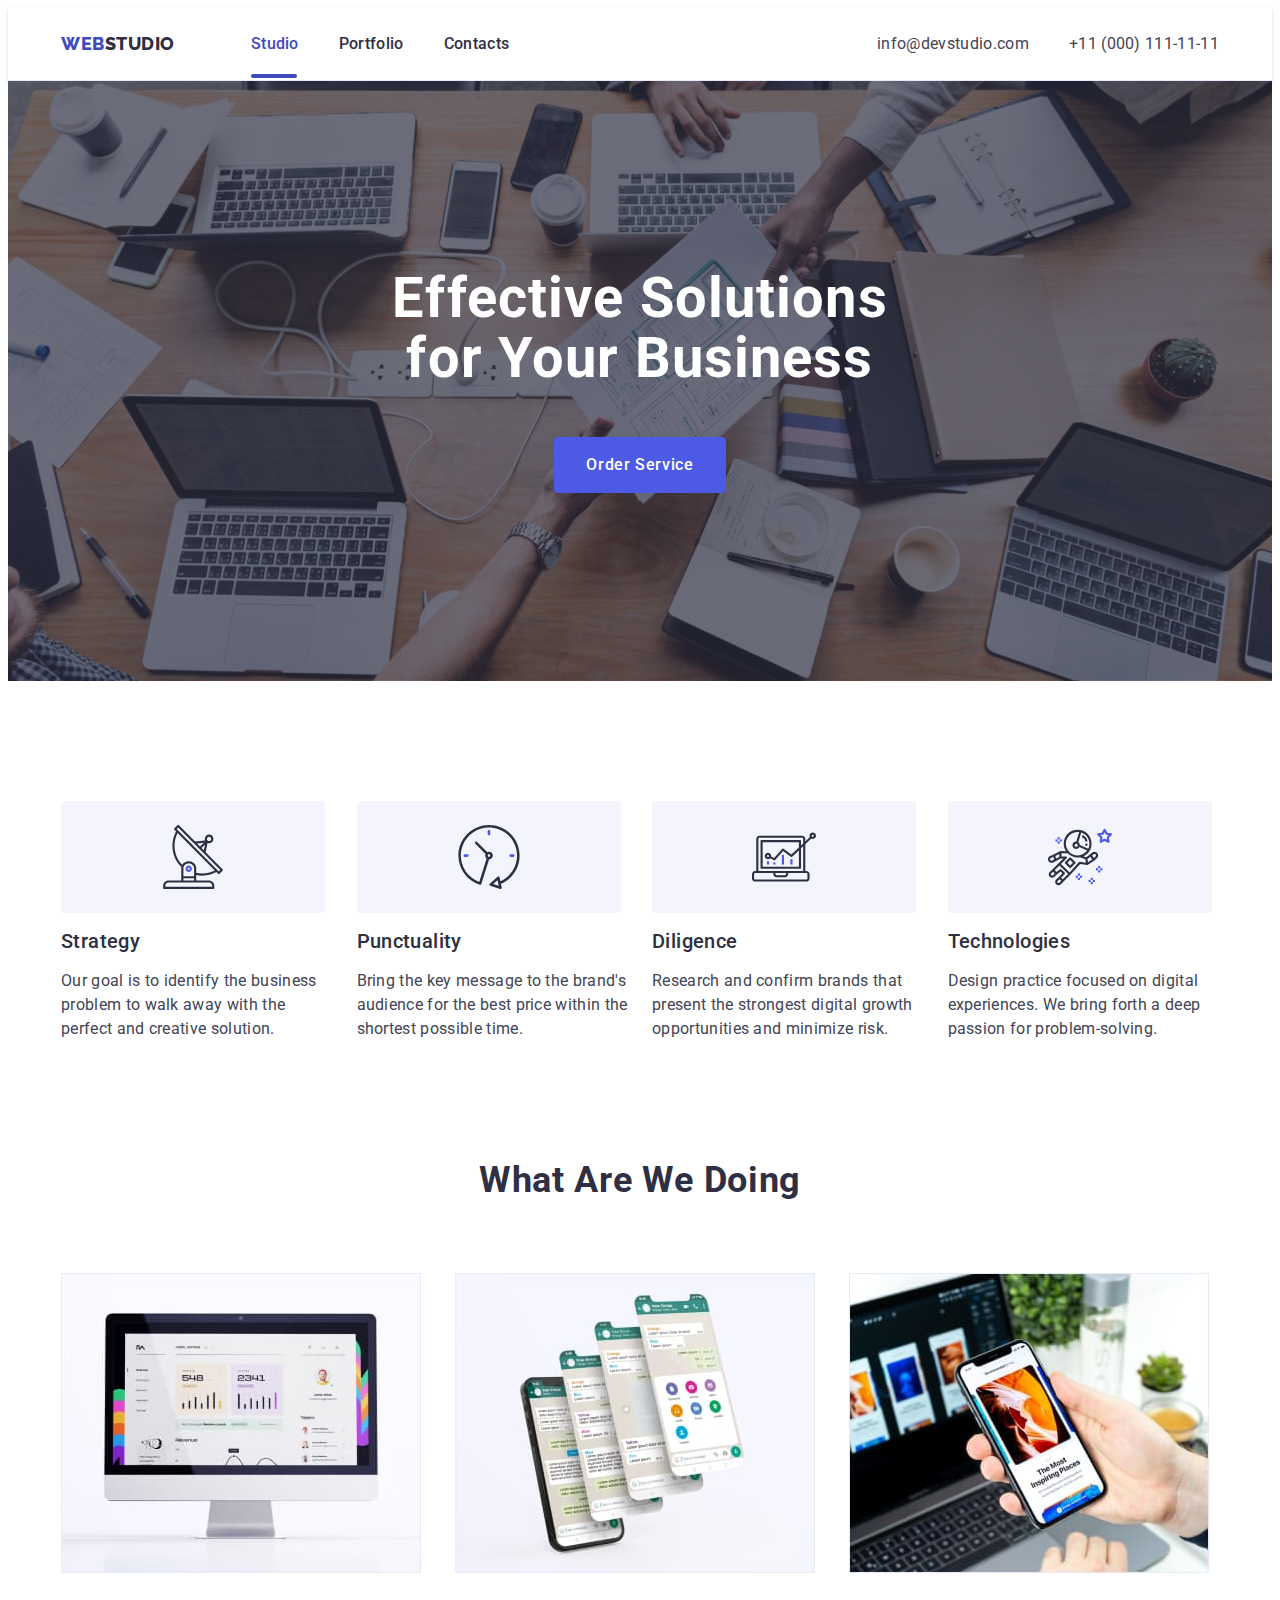
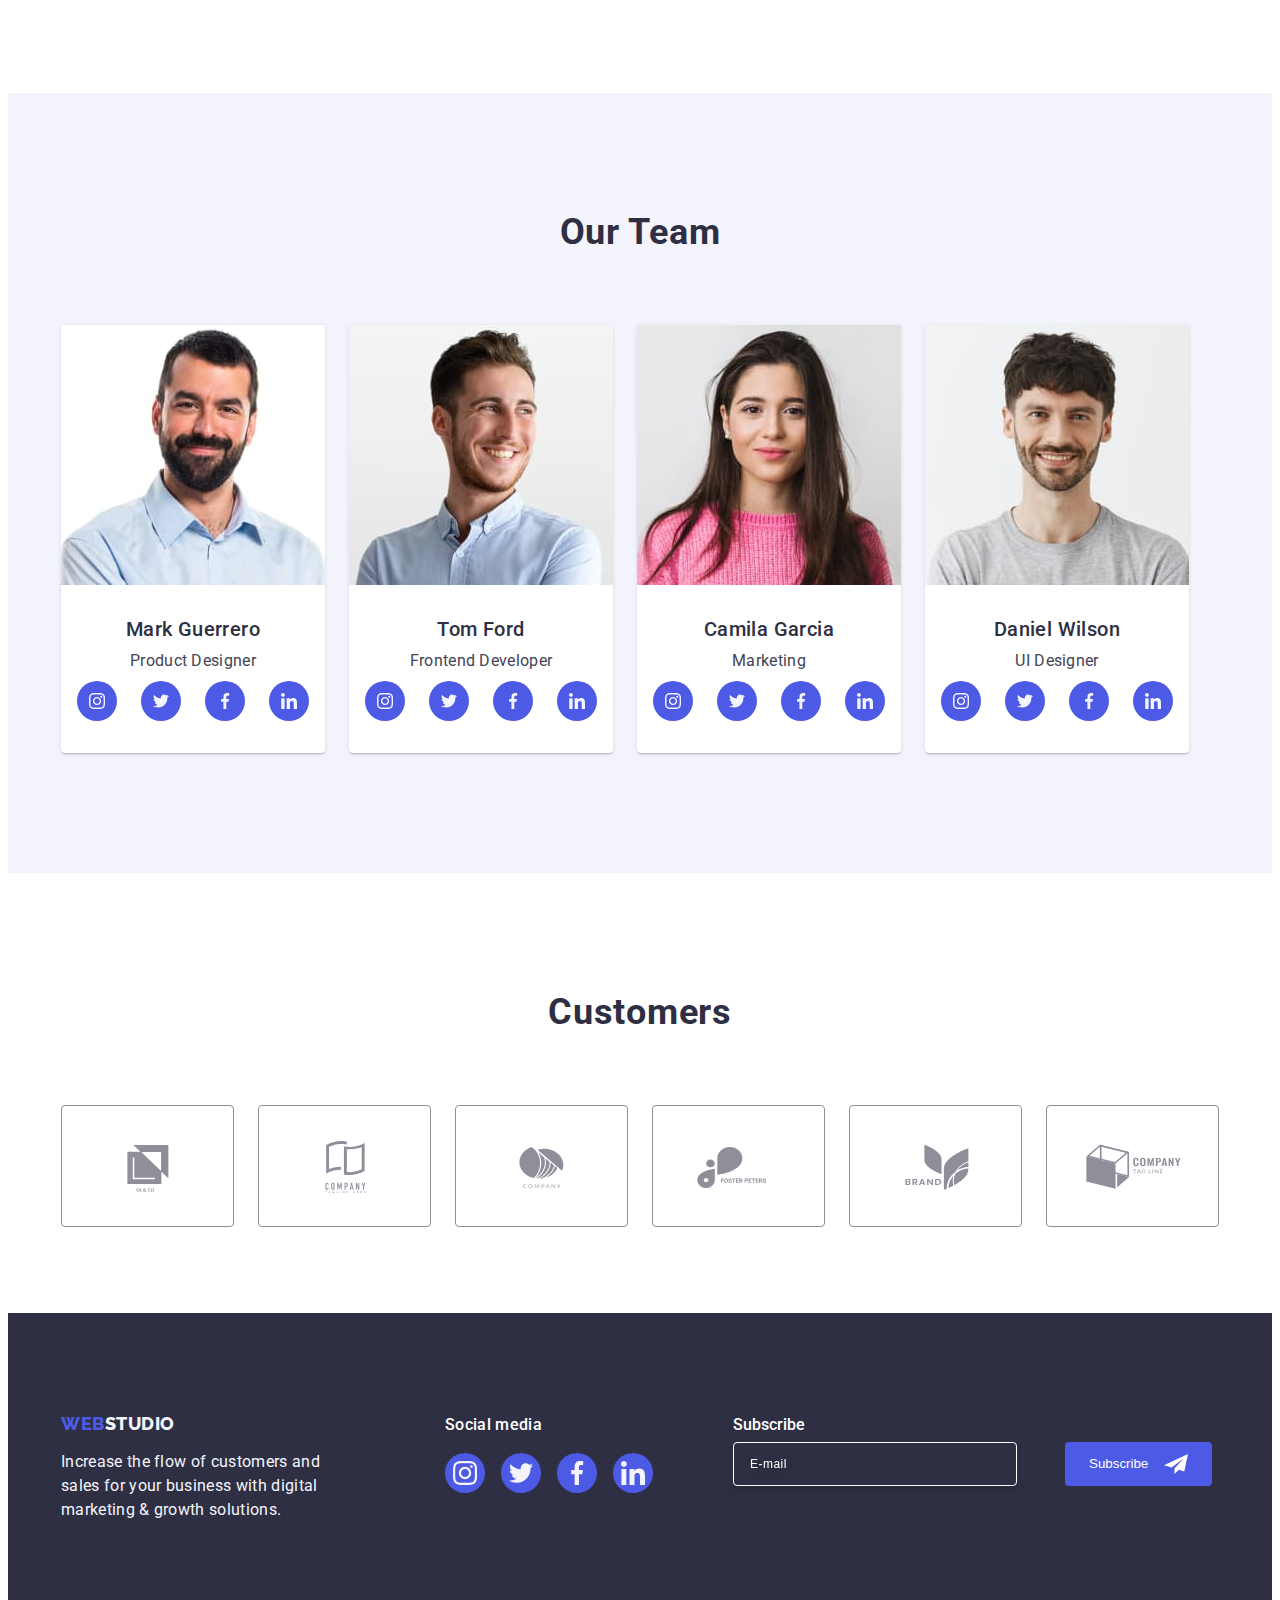
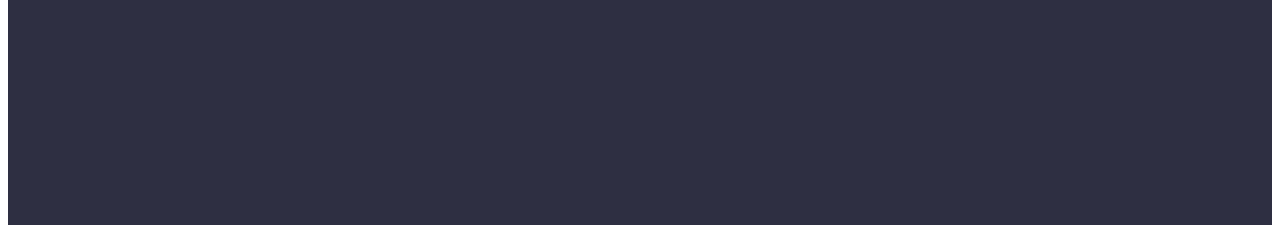
==== commit 29719d94: "update" ====
--- a/index.html
+++ b/index.html
@@ -365,15 +365,13 @@
             </div>
             <div class="modal-form-textarea">
                <label for="user-comment" class="modal-label text-modal">Comment</label>
-                  <div class="input-box">
-                  <textarea placeholder="Text input" rows="3" type="textarea" id="user-comment" class="modal-textarea text-modal" name="user-comment"></textarea>
-               </div>
+                  <textarea placeholder="Text input" rows="3" id="user-comment" class="modal-textarea text-modal" name="user-comment"></textarea>
             </div>
             <div class="box-privacy-policy">
                <input type="checkbox" class="checkbox visually-hidden" id="user-privacy" value="true" name="user-privacy">
                <label for="user-privacy" class="text-modal">
                   <span class="span-checkbox-icon">
-                     <svg width="10" height="8" class="icon icon-icon-checkmark"><use href="./iamges/icons.svg#icon-icon-checkmark"></use></svg>
+                     <svg width="10" height="8" class="icon icon-icon-checkmark"><use href="./images/icons.svg#icon-icon-checkmark"></use></svg>
                   </span>
                   I accept the terms and conditions of the 
                   <a href="" class="link-privacy-policy">Privacy Policy</a>
--- a/css/styles.css
+++ b/css/styles.css
@@ -13,7 +13,7 @@
    --white: #FFFFFF;
    --lightslate: #8E8F99;
    --green: #31d0aa;
-   --navyblye-modal: rgba(46, 47, 66, 0.40);
+   --navyblue-modal: rgba(46, 47, 66, 0.40);
 }
 h1, h2, h3, h4, h5, h6 {
    margin: 0;
@@ -896,7 +896,7 @@
    margin-bottom: 16px;
 }
 .input-subscribe {
-   background-color: var(--navyblue);
+   background-color: transparent;
    border-radius: 4px;
    border: 1px solid var(--white, #FFF);
    box-shadow: 0px 4px 4px 0px rgba(0, 0, 0, 0.15);
@@ -908,11 +908,12 @@
    font-size: 12px;
    font-style: normal;
    font-weight: 400;
-   line-height: 24px;
+   line-height: 1.5;
    letter-spacing: 0.48px;
 }
 .input-subscribe::placeholder {
    color: var(--white);
+   filter: drop-shadow(0px 4px 4px rgba(0, 0, 0, 0.15));
    font-size: 12px;
    font-style: normal;
    font-weight: 400;
@@ -945,13 +946,16 @@
    background-color: var(--ocean);
    box-shadow: 0px 4px 4px 0px rgba(0, 0, 0, 0.15);
 }
-
+.form-subscribe {
+   display: flex;
+   gap: 24px;
+}
 .modal-title {
    color: var(--navyblue);
    text-align: center;
    font-weight: 500;
    line-height: 1.5;
-   letter-spacing: 0.32px;
+   letter-spacing: 0.02em;
    margin-bottom: 16px;
 }
 .modal-form {
@@ -971,7 +975,7 @@
    height: 40px;
    width: 100%;
    border-radius: 4px;
-   border: 1px solid var(--navyblye-modal);
+   border: 1px solid var(--navyblue-modal);
    background-color: transparent;
    padding-left: 38px;
    outline: transparent;
@@ -993,14 +997,15 @@
 .modal-textarea {
    height: 120px;
    width: 100%;
-   border: 1px solid var(--navyblye-modal);
+   border: 1px solid var(--navyblue-modal);
    padding: 8px 16px;
    background-color: transparent;
    resize: none;
+   color: var(--navyblue-modal);
    transition: border-color 250ms cubic-bezier(0.4, 0, 0.2, 1);
 }
 .modal-textarea::placeholder {
-   color: var(--navyblye-modal);
+   color: var(--navyblue-modal);
 }
 .modal-input:focus-within {
    border-radius: 4px;
@@ -1041,5 +1046,14 @@
    display: block;
    margin-bottom: 4px;
    font-size: 12px;
-   line-height: 1.16;
-}
+   line-height: 1.17;
+   letter-spacing: 0.04em;
+   color: var(--lightslate);
+}
+.btn-text {
+   min-width: 169px;
+   display: flex;
+   justify-content: center;
+   line-height: 1.5;
+   letter-spacing: 0.04em;
+}
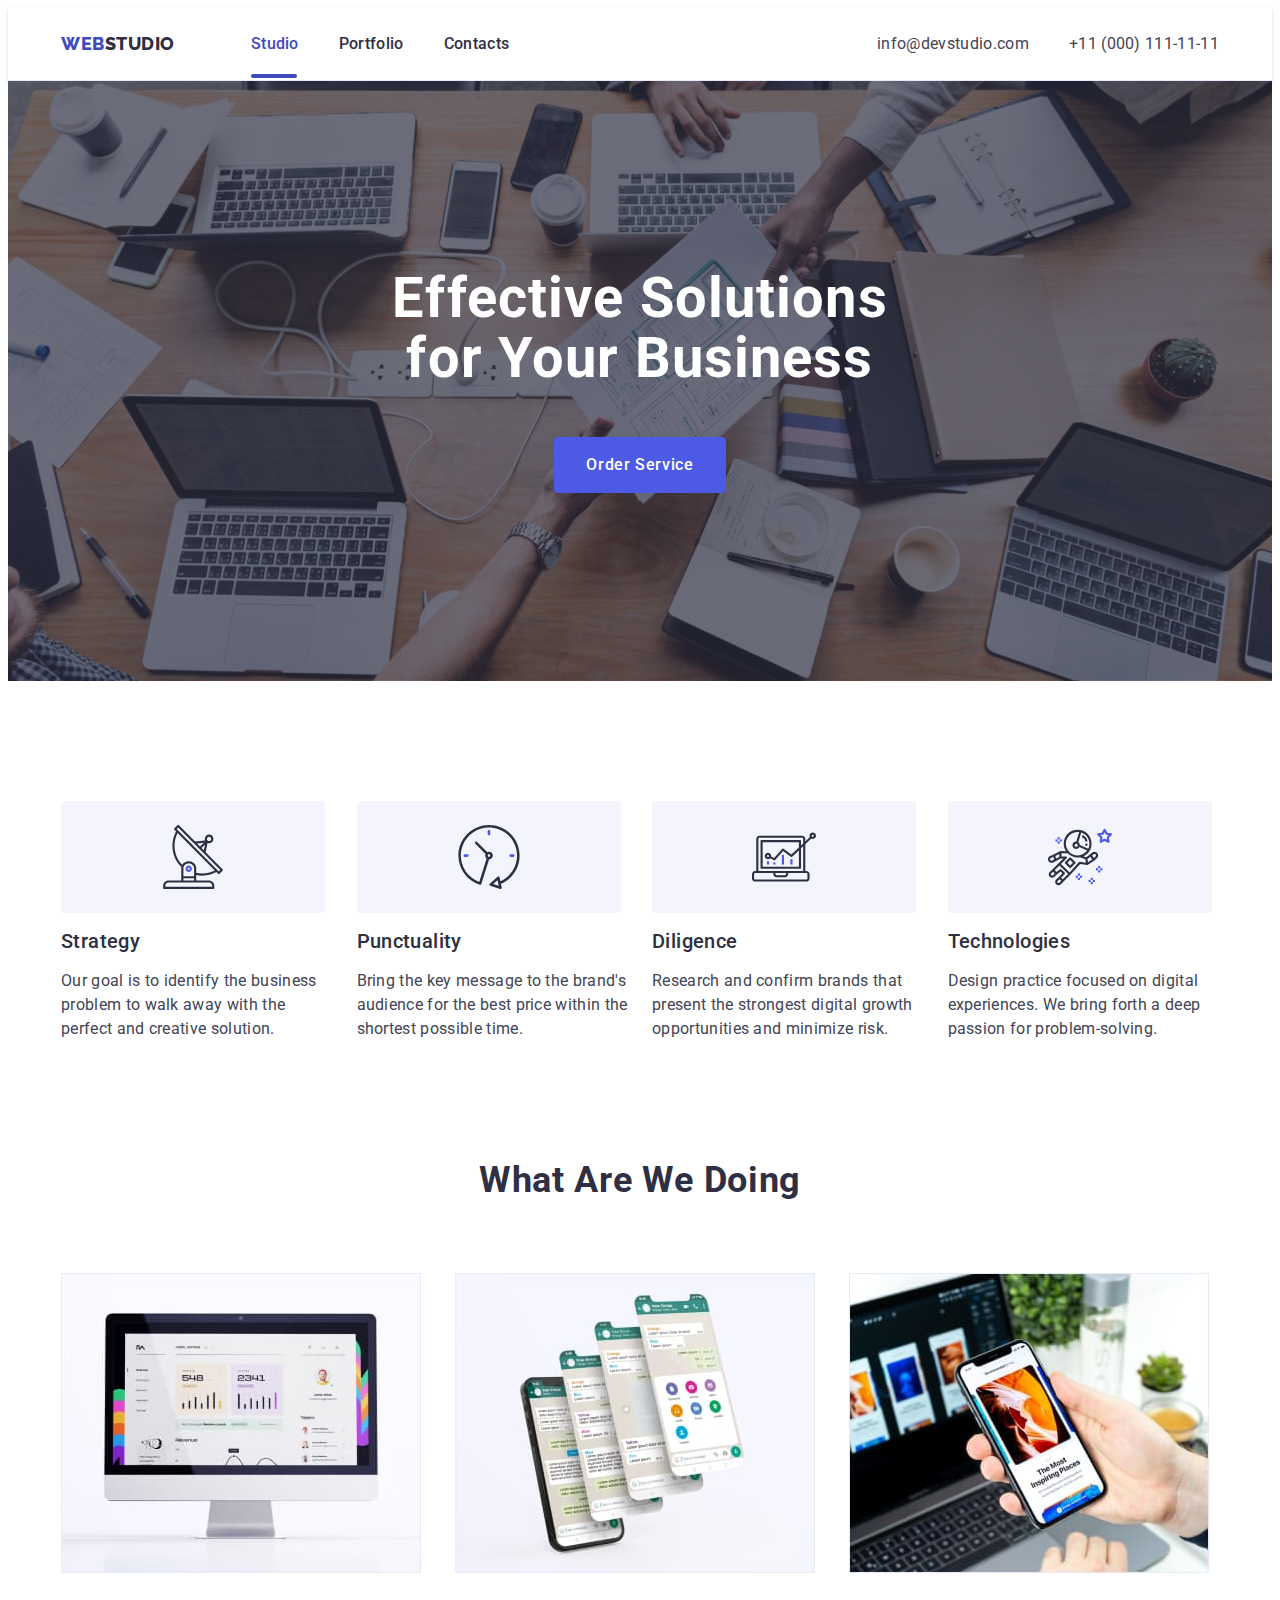
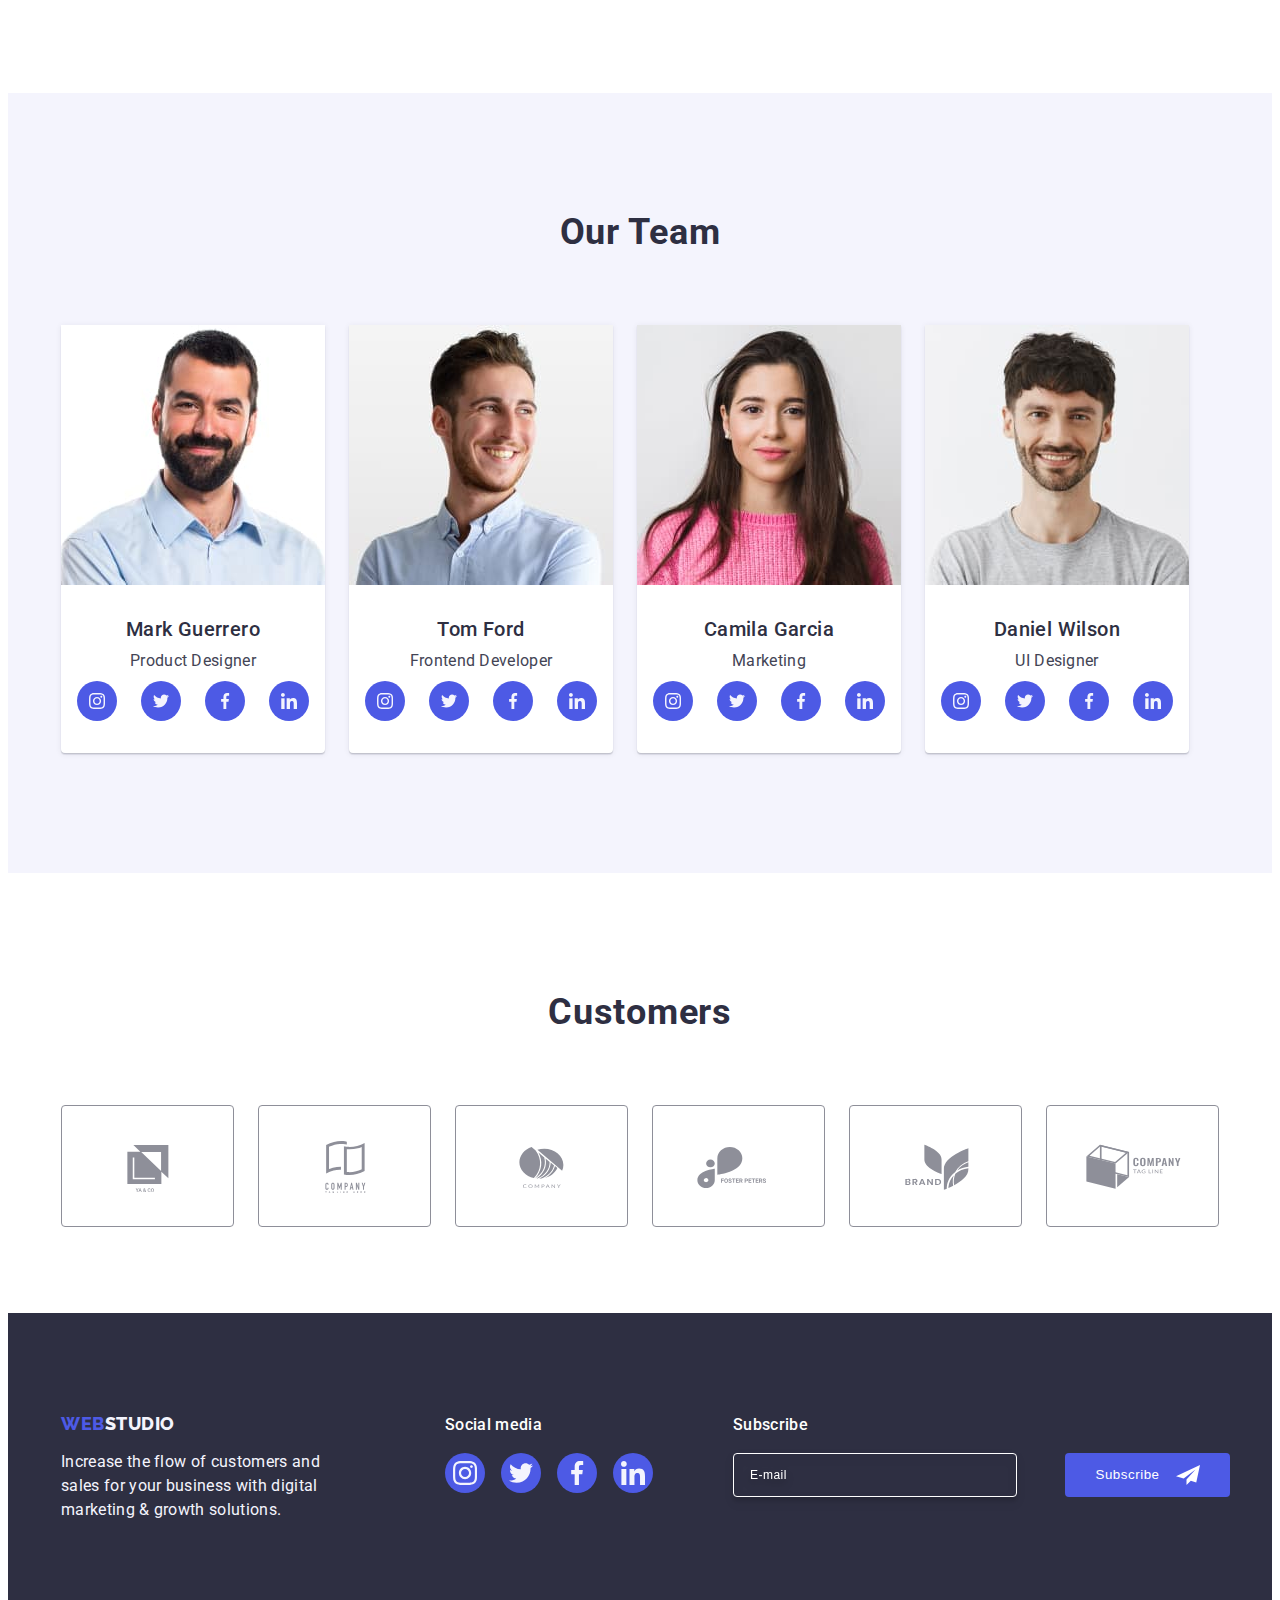
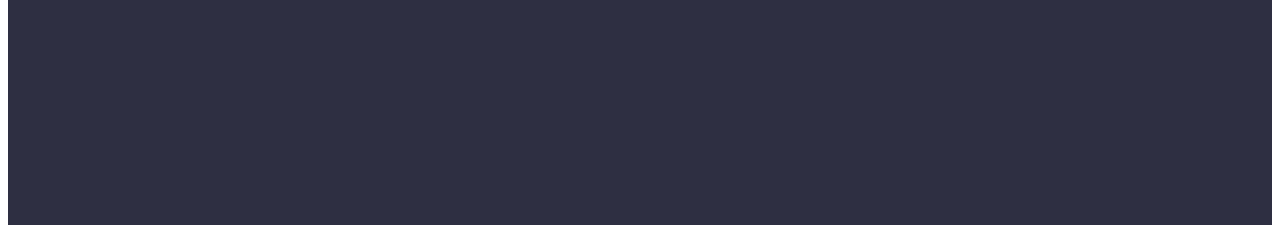
==== commit 94488e86: "update" ====
--- a/index.html
+++ b/index.html
@@ -365,7 +365,7 @@
             </div>
             <div class="modal-form-textarea">
                <label for="user-comment" class="modal-label text-modal">Comment</label>
-                  <textarea placeholder="Text input" rows="3" id="user-comment" class="modal-textarea text-modal" name="user-comment"></textarea>
+                  <textarea placeholder="Text input" rows="3" id="user-comment" class="modal-textarea text-modal-area" name="user-comment"></textarea>
             </div>
             <div class="box-privacy-policy">
                <input type="checkbox" class="checkbox visually-hidden" id="user-privacy" value="true" name="user-privacy">
--- a/css/styles.css
+++ b/css/styles.css
@@ -892,7 +892,8 @@
 .form-title {
    font-weight: 500;
    font-size: 16px;
-   line-height: 0.2em;
+   line-height: 1.5;
+   letter-spacing: 0.02em;
    margin-bottom: 16px;
 }
 .input-subscribe {
@@ -910,6 +911,7 @@
    font-weight: 400;
    line-height: 1.5;
    letter-spacing: 0.48px;
+   filter: drop-shadow(0px 4px 4px rgba(0, 0, 0, 0.15));
 }
 .input-subscribe::placeholder {
    color: var(--white);
@@ -928,8 +930,12 @@
    margin-left: 24px;
    background-color: var(--iris);
    border-radius: 4px;
+   min-width: 165px;
+   justify-content: center;
    border: none;
    padding: 8px 24px;
+   line-height: 1.5;
+   letter-spacing: 0.04em;
    font-weight: 500;
    display: inline-flex;
    align-items: center;
@@ -967,6 +973,7 @@
 }
 .modal-label {
    margin-bottom: 4px;
+   color: var(--lightslate);
 }
 .input-box {
    position: relative;
@@ -1008,11 +1015,9 @@
    color: var(--navyblue-modal);
 }
 .modal-input:focus-within {
-   border-radius: 4px;
    border: 1px solid var(--iris);
 }
 .modal-textarea:focus-within {
-   border-radius: 4px;
    border: 1px solid var(--iris);
 }
 .box-privacy-policy {
@@ -1049,11 +1054,15 @@
    line-height: 1.17;
    letter-spacing: 0.04em;
    color: var(--lightslate);
+   border-radius: 4px;
+   outline: transparent;
 }
 .btn-text {
    min-width: 169px;
-   display: flex;
-   justify-content: center;
+   display: block;
    line-height: 1.5;
    letter-spacing: 0.04em;
 }
+.text-modal-area {
+   color: var(--navyblue-modal);
+}